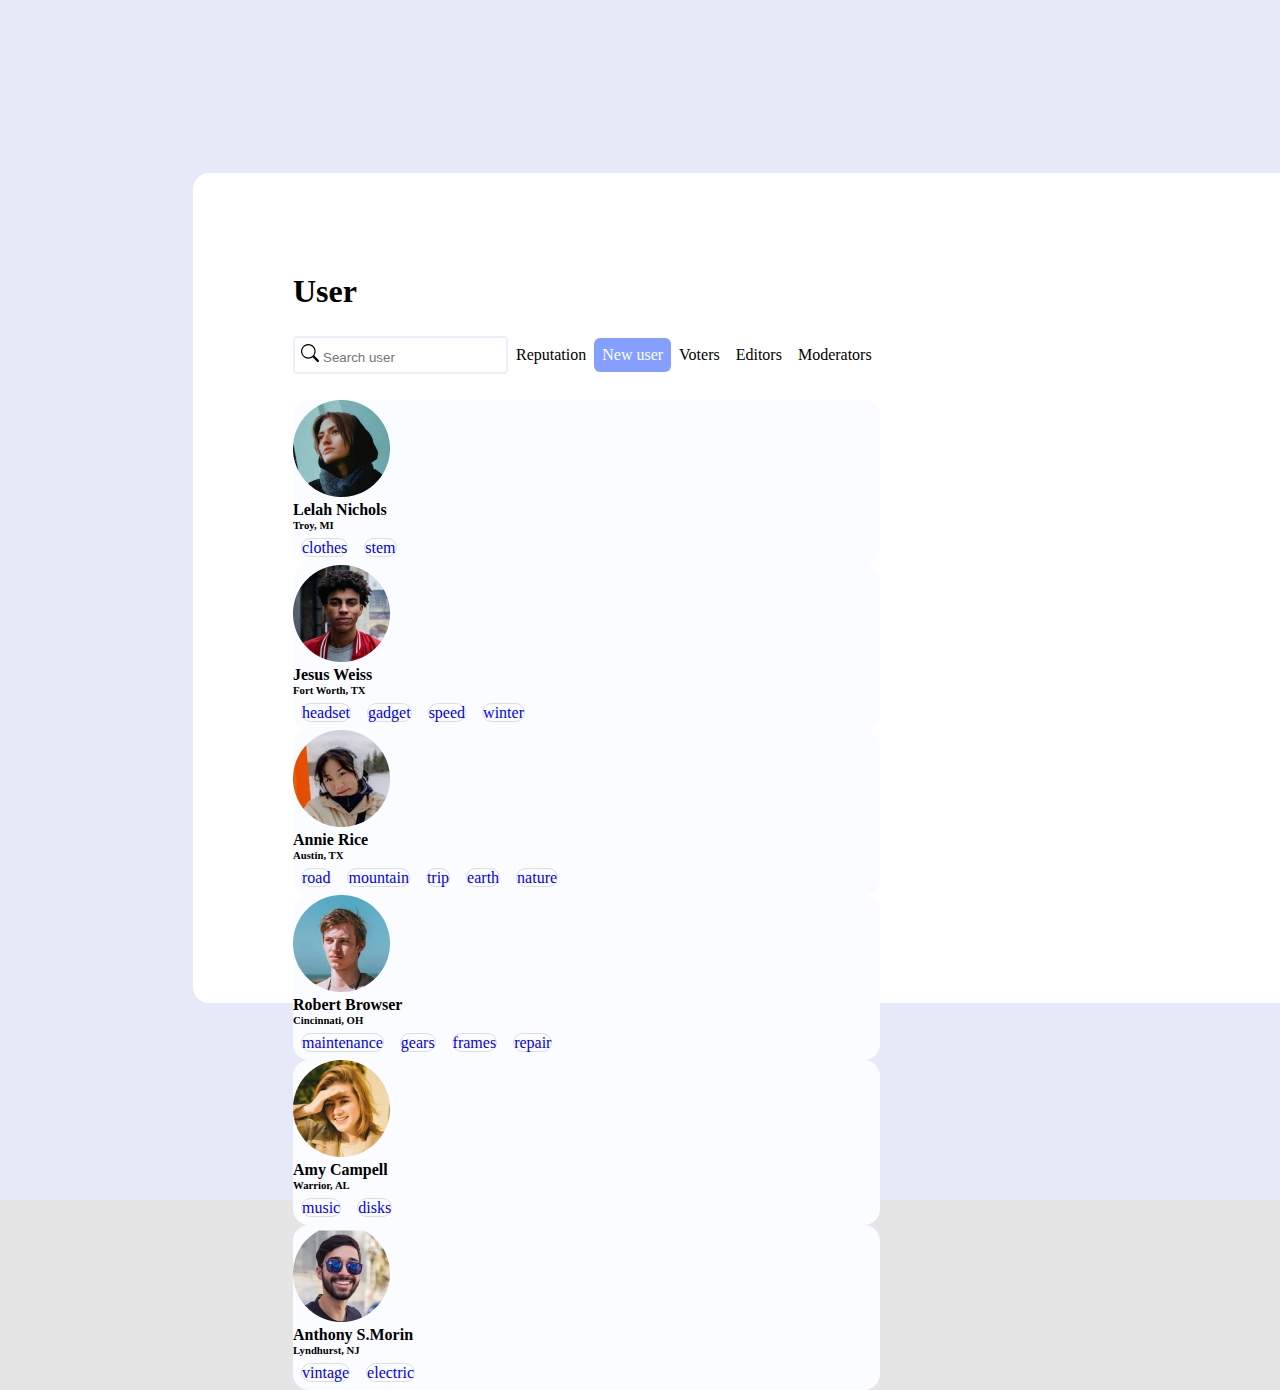
==== index.html @ c5ee7fe0 "b3" ====
<!DOCTYPE html>
<html lang="en">

<head>
    <meta charset="UTF-8">
    <meta http-equiv="X-UA-Compatible" content="IE=edge">
    <meta name="viewport" content="width=device-width, initial-scale=1.0">
    <title>Document</title>
    <link rel="stylesheet" href="./style.css">
    <link href="https://cdn.jsdelivr.net/npm/bootstrap@5.3.0-alpha1/dist/css/bootstrap.min.css" rel="stylesheet"
        integrity="sha384-GLhlTQ8iRABdZLl6O3oVMWSktQOp6b7In1Zl3/Jr59b6EGGoI1aFkw7cmDA6j6gD" crossorigin="anonymous" />
</head>

<body>
    <div class="blog">
        <div class="main">
            <div class="content">
                <h2 class="user">User</h2>
                <nav class="nav">
                    
                        <form class="form" role="search">

                            <svg xmlns="http://www.w3.org/2000/svg" width="18" height="18" fill="currentColor"
                                class="bi bi-search" viewBox="0 0 16 16">
                                <path
                                    d="M11.742 10.344a6.5 6.5 0 1 0-1.397 1.398h-.001c.03.04.062.078.098.115l3.85 3.85a1 1 0 0 0 1.415-1.414l-3.85-3.85a1.007 1.007 0 0 0-.115-.1zM12 6.5a5.5 5.5 0 1 1-11 0 5.5 5.5 0 0 1 11 0z" />
                            </svg>
                            <input type="search" placeholder="Search user">

                        </form>
                        <ul>
                            <li>
                                Reputation
                            </li>
                            <li class="new-user">
                                New user
                            </li>
                            <li>
                                Voters
                            </li>
                            <li>
                                Editors
                            </li>
                            <li>
                                Moderators
                            </li>
                        </ul>

                    
                </nav>
                <div class="main-content text-center">
                    <div class="row row-cols-3">
                        <div class="col">
                            <img src="../img/Ellipse 1.png" alt="image">
                            <div class="info">
                                <h4>Lelah Nichols</h4>
                                <h6>Troy, MI</h6>
                                <ul>
                                    <li>
                                        <a href="#" class="d-flex">clothes</a>
                                    </li>
                                    <li>
                                        <a href="#" class="d-flex">stem</a>
                                    </li>
                                </ul>
                            </div>
                        </div>
                        <div class="col">
                            <img src="../img/Ellipse 1 (1).png" alt="image">
                            <div class="info">
                                <h4>Jesus Weiss</h4>
                                <h6>Fort Worth, TX</h6>
                                <ul>
                                    <li>
                                        <a href="#" class="d-flex">headset</a>
                                    </li>
                                    <li>
                                        <a href="#" class="d-flex">gadget</a>
                                    </li>
                                    <li>
                                        <a href="#" class="d-flex">speed</a>
                                    </li>
                                    <li>
                                        <a href="#" class="d-flex">winter</a>
                                    </li>
                                </ul>
                            </div>
                        </div>
                        <div class="col">
                            <img src="../img/Ellipse 1 (2).png" alt="image">
                            <div class="info">
                                <h4>Annie Rice</h4>
                                <h6>Austin, TX</h6>
                                <ul>
                                    <li>
                                        <a href="#" class="d-flex">road</a>
                                    </li>
                                    <li>
                                        <a href="#" class="d-flex">mountain</a>
                                    </li>
                                    <li>
                                        <a href="#" class="d-flex">trip</a>
                                    </li>
                                    <li>
                                        <a href="#" class="d-flex">earth</a>
                                    </li>
                                    <li>
                                        <a href="#" class="d-flex">nature</a>
                                    </li>
                                </ul>
                            </div>
                        </div>
                        <div class="col">
                            <img src="../img/Ellipse 1 (3).png" alt="image">
                            <div class="info">
                                <h4>Robert Browser</h4>
                                <h6>Cincinnati, OH</h6>
                                <ul>
                                    <li>
                                        <a href="#" class="d-flex">maintenance</a>
                                    </li>
                                    <li>
                                        <a href="#" class="d-flex">gears</a>
                                    </li>
                                    <li>
                                        <a href="#" class="d-flex">frames</a>
                                    </li>
                                    <li>
                                        <a href="#" class="d-flex">repair</a>
                                    </li>

                                </ul>
                            </div>
                        </div>
                        <div class="col">
                            <img src="../img/Ellipse 1 (4).png" alt="image">
                            <div class="info">
                                <h4>Amy Campell</h4>
                                <h6>Warrior, AL</h6>
                                <ul>
                                    <li>
                                        <a href="#" class="d-flex">music</a>
                                    </li>
                                    <li>
                                        <a href="#" class="d-flex">disks</a>
                                    </li>


                                </ul>
                            </div>
                        </div>
                        <div class="col">
                            <img src="../img/Ellipse 1 (5).png" alt="image">
                            <div class="info">
                                <h4>Anthony S.Morin</h4>
                                <h6>Lyndhurst, NJ</h6>
                                <ul>
                                    <li>
                                        <a href="#" class="d-flex">vintage</a>
                                    </li>
                                    <li>
                                        <a href="#" class="d-flex">electric</a>
                                    </li>
                                </ul>
                            </div>
                        </div>


                    </div>
                </div>
            </div>
        </div>
    </div>
    <script src="../b3/main.js"></script>
</body>

</html>
---- style.css ----
*{
    margin: 0;
    padding: 0;
    box-sizing: border-box;
}
body{
    background-color: #E5E5E5;
}
.blog{
    background-color: #E6EAF8;
    width: 1600px;
    height: 1200px;
    position: relative;
}
.main{
    display: flex;
    flex-direction: column;
    align-items: flex-start;
    background: #fff;
    width: 1213px;
    height: 830px;
    border-radius: 16px;
    position: absolute;
    top: 173px;
    left: 193px;
    padding: 100px;
    gap: 70px;
}
.user{
    font-weight: 900;
    font-size: 32px;
    padding-bottom: 26px;
}
.nav{
    display: flex;
    justify-content: space-between;
    align-items: center;
    padding-bottom: 26px;
}
.form, input{
    border: none;
}
.form{
    border: 2px solid #ebeffc;
    padding: 6px;
    border-radius: 4px;
}
ul{
    display: flex;
}
ul li{
    list-style: none;
    padding: 8px;
}
ul li a{
    text-decoration: none;
    border: 1px solid #ddd;
    border-radius: 10px;
}
.new-user{
    color: #fff;
    background: #849FFF;
    border-radius: 6px;
}
.col{
    background: #FBFCFF;
    border-radius: 16px;
    
}
.col.user-2{
    border: 1px solid #BFC8E6;
    box-shadow: 0px 8px 23px rgba(218, 224, 249, 0.7);
}
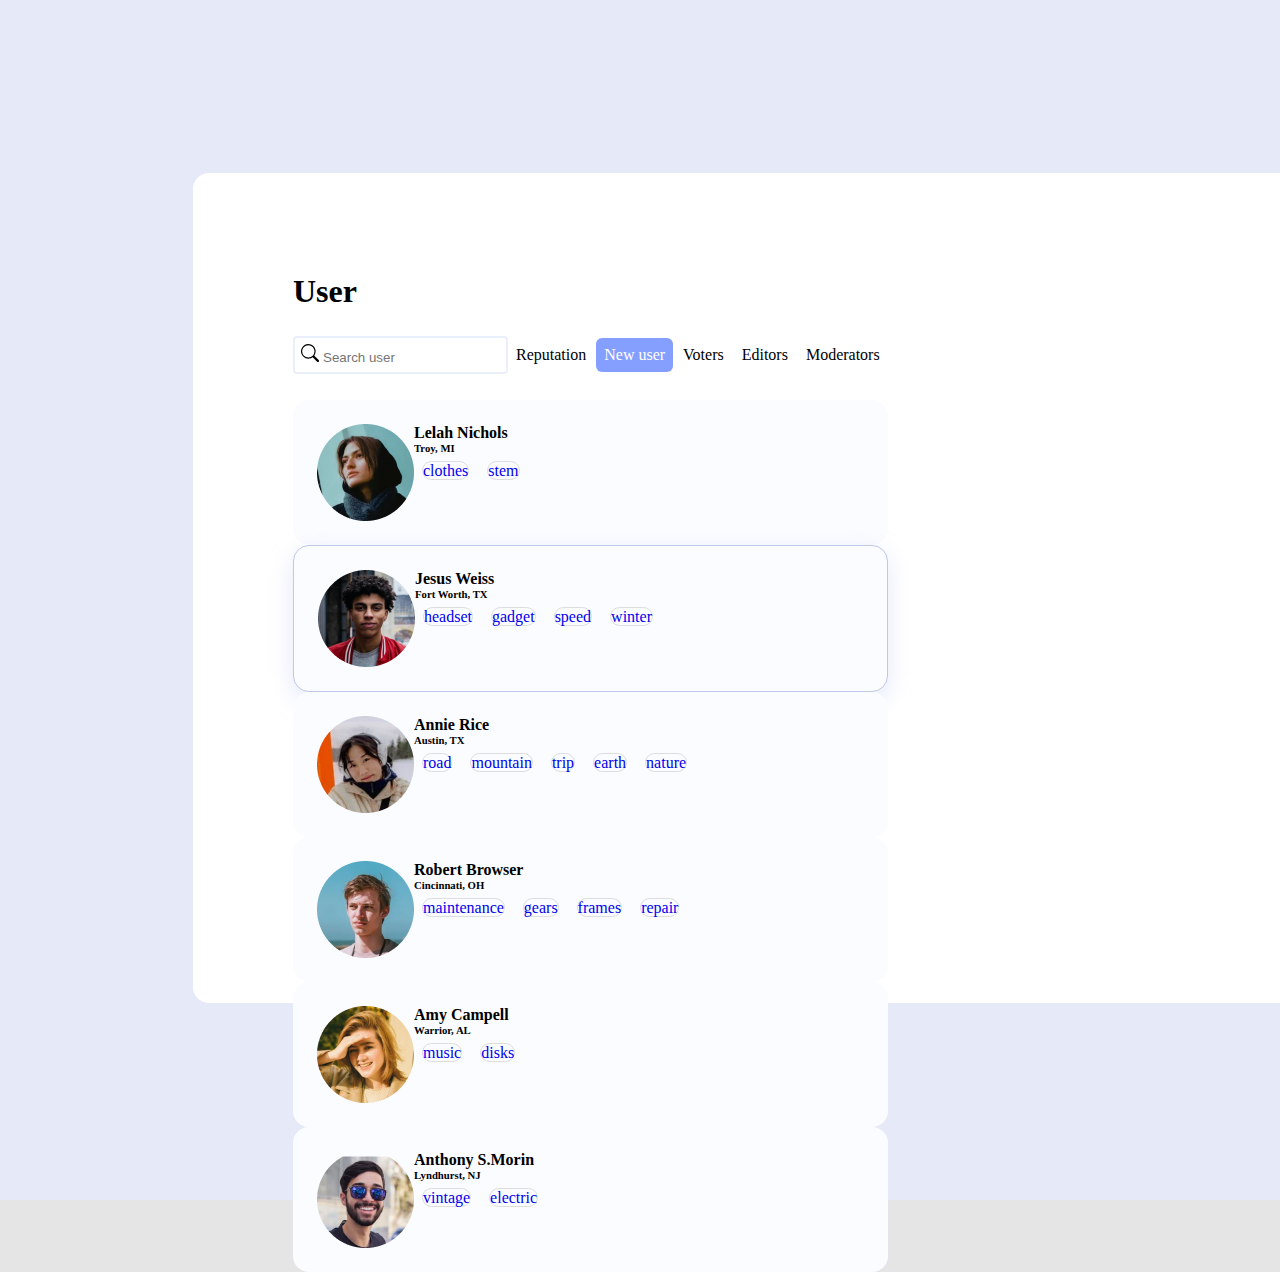
==== commit 161b4c93: "b3" ====
--- a/index.html
+++ b/index.html
@@ -65,7 +65,7 @@
                                 </ul>
                             </div>
                         </div>
-                        <div class="col">
+                        <div class="col user-2" >
                             <img src="../img/Ellipse 1 (1).png" alt="image">
                             <div class="info">
                                 <h4>Jesus Weiss</h4>
--- a/style.css
+++ b/style.css
@@ -1,7 +1,6 @@
 *{
     margin: 0;
     padding: 0;
-    box-sizing: border-box;
 }
 body{
     background-color: #E5E5E5;
@@ -16,6 +15,7 @@
     display: flex;
     flex-direction: column;
     align-items: flex-start;
+    box-sizing: border-box;
     background: #fff;
     width: 1213px;
     height: 830px;
@@ -47,6 +47,8 @@
 }
 ul{
     display: flex;
+    flex-wrap: wrap;
+    gap: 2px;
 }
 ul li{
     list-style: none;
@@ -56,20 +58,32 @@
     text-decoration: none;
     border: 1px solid #ddd;
     border-radius: 10px;
+    
 }
 .new-user{
     color: #fff;
     background: #849FFF;
     border-radius: 6px;
+    
 }
 .col{
+    display: flex;
+    flex-direction: row;
+    align-items: flex-start;
+    gap: 16;
     background: #FBFCFF;
     border-radius: 16px;
-    
+    padding: 24px;
 }
 .col.user-2{
     border: 1px solid #BFC8E6;
     box-shadow: 0px 8px 23px rgba(218, 224, 249, 0.7);
 }
+.row{
+    box-sizing: border-box;
+    gap: 16px;
+
+}
 
 
+
